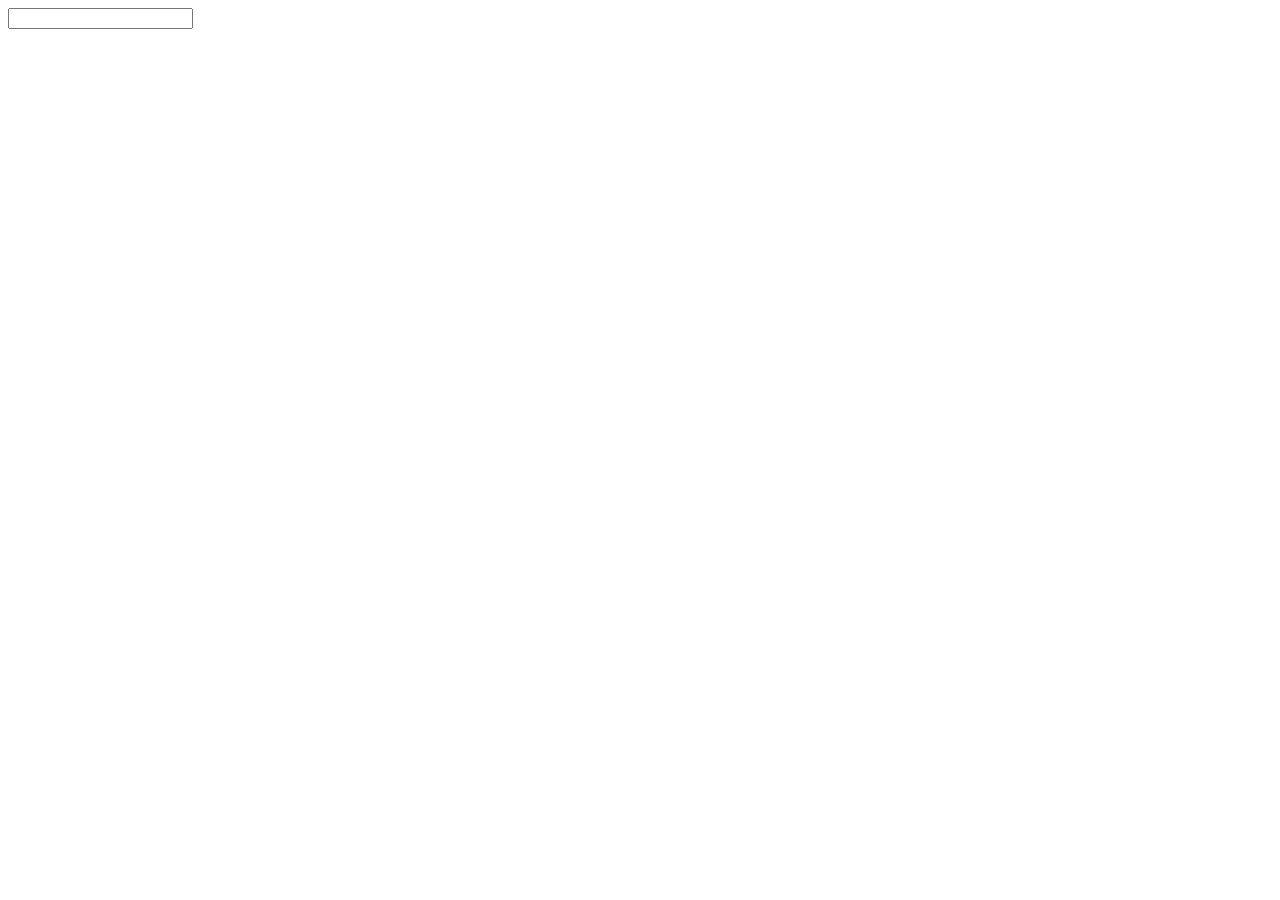
==== index.html @ d0df1b95 "menambahkan index.html" ====
<!DOCTYPE html>
<html lang="en">
<head>
    <meta charset="UTF-8">
    <meta name="viewport" content="width=device-width, initial-scale=1.0">
    <title>Document</title>
</head>
<body>

    <div class="container">
        <input type="text" placeholder="">
    </div>
    
</body>
</html>
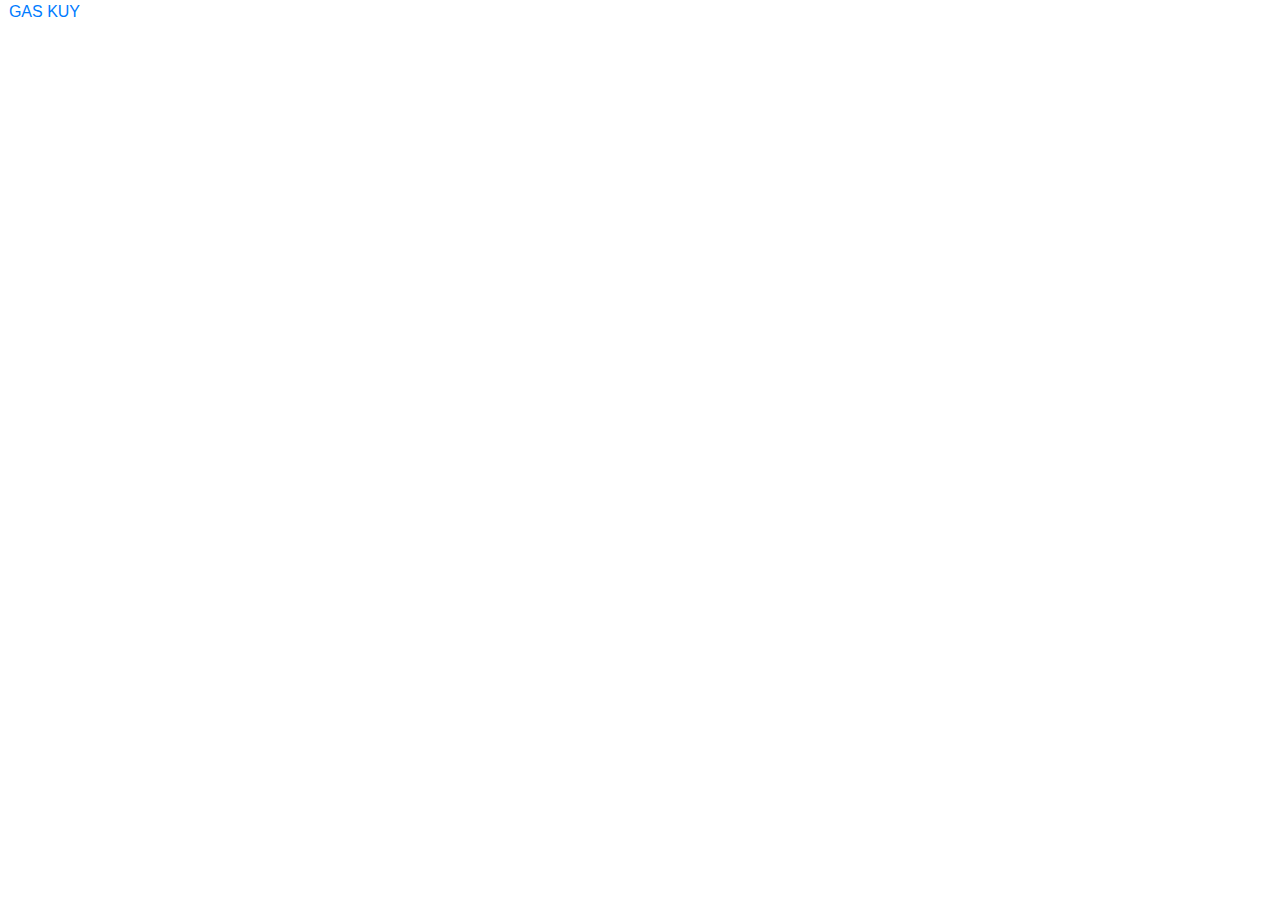
==== commit 493b3af5: "Create Dashboard Menu." ====
--- a/index.html
+++ b/index.html
@@ -1,15 +1,49 @@
 <!DOCTYPE html>
 <html lang="en">
-<head>
-    <meta charset="UTF-8">
-    <meta name="viewport" content="width=device-width, initial-scale=1.0">
+  <head>
+    <meta charset="UTF-8" />
+    <meta name="viewport" content="width=device-width, initial-scale=1.0" />
     <title>Document</title>
-</head>
-<body>
+    <link
+      rel="stylesheet"
+      href="https://stackpath.bootstrapcdn.com/bootstrap/4.5.2/css/bootstrap.min.css"
+      integrity="sha384-JcKb8q3iqJ61gNV9KGb8thSsNjpSL0n8PARn9HuZOnIxN0hoP+VmmDGMN5t9UJ0Z"
+      crossorigin="anonymous"
+    />
+    <link rel="stylesheet" href="index.css" />
+  </head>
+  <body>
+    <img
+      src="https://s3-alpha-sig.figma.com/img/db44/172b/b318149c7f549c6fc9c884e9370c806f?Expires=1601251200&Signature=Ov5RhwMuGbsCiKxyRztZRNgIS-AykfhcH7sZ5GDhUFEomEZux0xbN8zkBW0jeRVSWNBJ9zTLW8Olbbiwo7XTXyzrhNkxxHNcrRdAii4IXjjK4Uiiejg~BTyAGz~T6RjlKUPQQMZgs4cf0Bt3K6-eUA4B94d0BqlTLYy-fmEy~CcCX7VeA8B6PCnr81JhsE8f62XJ~dL8Q-casr7uL5dfJB9F7gp4B~nMYu4IUekFBm-IV-JSzDLLfSYP8C~a3M5gTK8j7rnXQ5DONNKK-WYsoVGgJ9A0nKHLs-9RjxRazMBLStjyynguUIhzg7bGTDfuvfymIAPA6b0Dey3Xjj7MRg__&Key-Pair-Id=APKAINTVSUGEWH5XD5UA"
+      alt=""
+      srcset=""
+    />
+    <img
+      src="https://s3-alpha-sig.figma.com/img/0253/68e5/c034d6526d38685ebd1c9f3d74b6819a?Expires=1601251200&Signature=eUXOezZxnd0UYPbxLSkyjxonVcKleqjl8Raq7BIFNI6uqv30MQBBtn5XVWunu6OAaPzIAtgjeM~3e5Fl~Ttp1Far2HW-7k3RR1AV94cYVDhCaJGUPSt326KrIoIBKAoGLVbg40PIvlVVQmGX81TTDnN47SC6fypMk14M3zlhSjnXBNZxMovl1ElF~vncFgroMeHL9WOtLizhMqV2AXH1~fVMMSQhM3WjzilHakt3UXnUmOXysnFYwapXyx0EXcorrRDZWO~nbGbx9u9bk6xYmuVBj8cY8Bctx-zNALI6~BwcJI7qnlu0vU9tHkugJXRzNB6QnHunTXVMF2H2C1VknA__&Key-Pair-Id=APKAINTVSUGEWH5XD5UA"
+      alt=""
+      srcset=""
+    />
+    <a
+      href="home/home.html"
+      rel="noopener noreferrer"
+      style="text-decoration: none"
+      >GAS KUY</a
+    >
 
-    <div class="container">
-        <input type="text" placeholder="">
-    </div>
-    
-</body>
-</html>+    <script
+      src="https://code.jquery.com/jquery-3.5.1.slim.min.js"
+      integrity="sha384-DfXdz2htPH0lsSSs5nCTpuj/zy4C+OGpamoFVy38MVBnE+IbbVYUew+OrCXaRkfj"
+      crossorigin="anonymous"
+    ></script>
+    <script
+      src="https://cdn.jsdelivr.net/npm/popper.js@1.16.1/dist/umd/popper.min.js"
+      integrity="sha384-9/reFTGAW83EW2RDu2S0VKaIzap3H66lZH81PoYlFhbGU+6BZp6G7niu735Sk7lN"
+      crossorigin="anonymous"
+    ></script>
+    <script
+      src="https://stackpath.bootstrapcdn.com/bootstrap/4.5.2/js/bootstrap.min.js"
+      integrity="sha384-B4gt1jrGC7Jh4AgTPSdUtOBvfO8shuf57BaghqFfPlYxofvL8/KUEfYiJOMMV+rV"
+      crossorigin="anonymous"
+    ></script>
+  </body>
+</html>
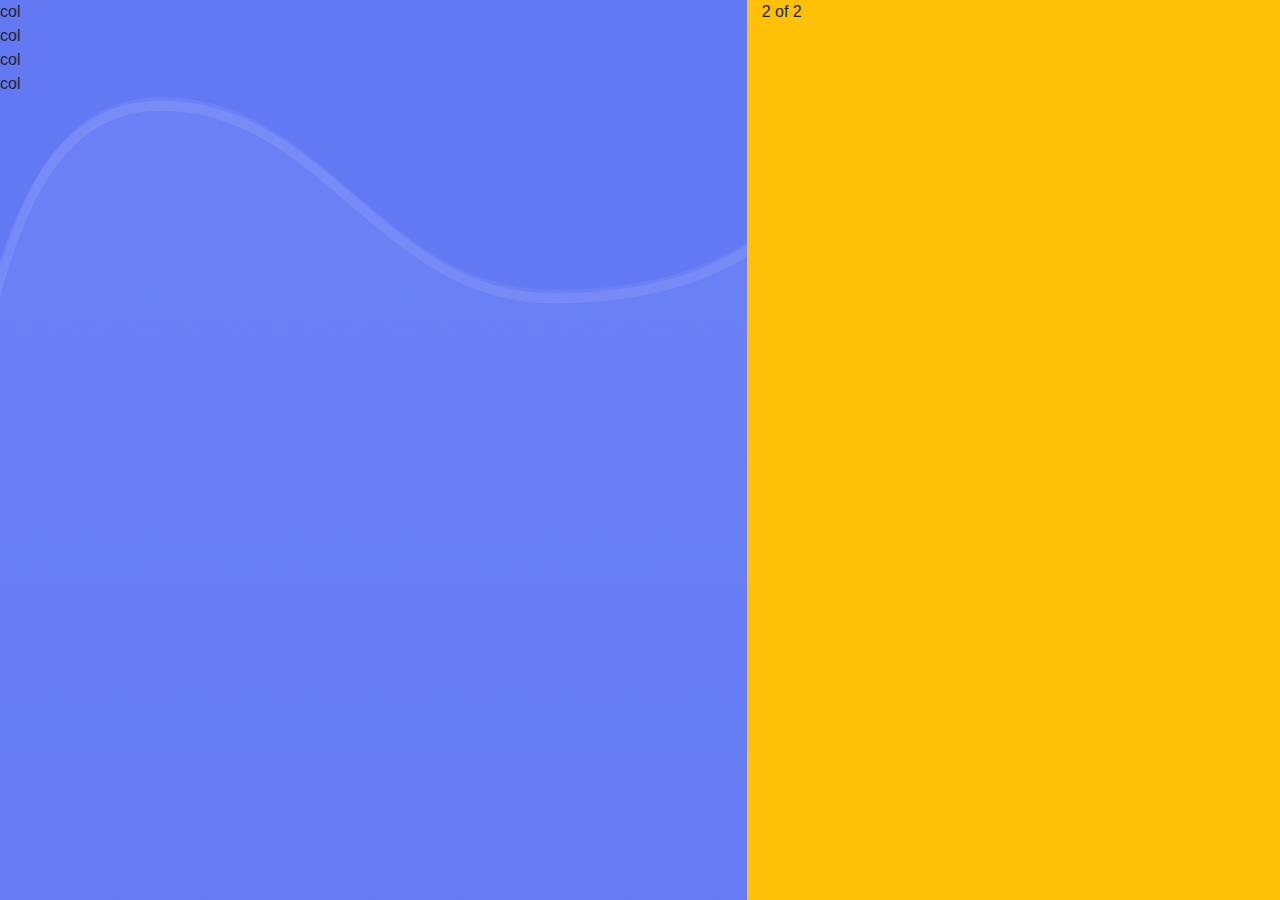
==== commit 455f1951: "adding login menu" ====
--- a/index.html
+++ b/index.html
@@ -3,7 +3,7 @@
   <head>
     <meta charset="UTF-8" />
     <meta name="viewport" content="width=device-width, initial-scale=1.0" />
-    <title>Document</title>
+    <title>Login</title>
     <link
       rel="stylesheet"
       href="https://stackpath.bootstrapcdn.com/bootstrap/4.5.2/css/bootstrap.min.css"
@@ -13,22 +13,22 @@
     <link rel="stylesheet" href="index.css" />
   </head>
   <body>
-    <img
-      src="https://s3-alpha-sig.figma.com/img/db44/172b/b318149c7f549c6fc9c884e9370c806f?Expires=1601251200&Signature=Ov5RhwMuGbsCiKxyRztZRNgIS-AykfhcH7sZ5GDhUFEomEZux0xbN8zkBW0jeRVSWNBJ9zTLW8Olbbiwo7XTXyzrhNkxxHNcrRdAii4IXjjK4Uiiejg~BTyAGz~T6RjlKUPQQMZgs4cf0Bt3K6-eUA4B94d0BqlTLYy-fmEy~CcCX7VeA8B6PCnr81JhsE8f62XJ~dL8Q-casr7uL5dfJB9F7gp4B~nMYu4IUekFBm-IV-JSzDLLfSYP8C~a3M5gTK8j7rnXQ5DONNKK-WYsoVGgJ9A0nKHLs-9RjxRazMBLStjyynguUIhzg7bGTDfuvfymIAPA6b0Dey3Xjj7MRg__&Key-Pair-Id=APKAINTVSUGEWH5XD5UA"
-      alt=""
-      srcset=""
-    />
-    <img
-      src="https://s3-alpha-sig.figma.com/img/0253/68e5/c034d6526d38685ebd1c9f3d74b6819a?Expires=1601251200&Signature=eUXOezZxnd0UYPbxLSkyjxonVcKleqjl8Raq7BIFNI6uqv30MQBBtn5XVWunu6OAaPzIAtgjeM~3e5Fl~Ttp1Far2HW-7k3RR1AV94cYVDhCaJGUPSt326KrIoIBKAoGLVbg40PIvlVVQmGX81TTDnN47SC6fypMk14M3zlhSjnXBNZxMovl1ElF~vncFgroMeHL9WOtLizhMqV2AXH1~fVMMSQhM3WjzilHakt3UXnUmOXysnFYwapXyx0EXcorrRDZWO~nbGbx9u9bk6xYmuVBj8cY8Bctx-zNALI6~BwcJI7qnlu0vU9tHkugJXRzNB6QnHunTXVMF2H2C1VknA__&Key-Pair-Id=APKAINTVSUGEWH5XD5UA"
-      alt=""
-      srcset=""
-    />
-    <a
-      href="home/home.html"
-      rel="noopener noreferrer"
-      style="text-decoration: none"
-      >GAS KUY</a
-    >
+    <div class="container-fluid mx-0 bg-white">
+      <div class="row">
+        <div class="fiture col-7 p-0">
+          <div class="row">
+            <div class="col">col</div>
+            <div class="w-100"></div>
+            <div class="col">col</div>
+            <div class="w-100"></div>
+            <div class="col">col</div>
+            <div class="w-100"></div>
+            <div class="col">col</div>
+          </div>
+        </div>
+        <div class="col-5 bg-warning">2 of 2</div>
+      </div>
+    </div>
 
     <script
       src="https://code.jquery.com/jquery-3.5.1.slim.min.js"
--- a/index.css
+++ b/index.css
@@ -0,0 +1,10 @@
+/* body {
+  width: 1440px;
+  height: 916px;
+} */
+
+.fiture {
+  background-image: url("./asset/login/bg-img2.png");
+  height: 100vh;
+  width: 100vw;
+}
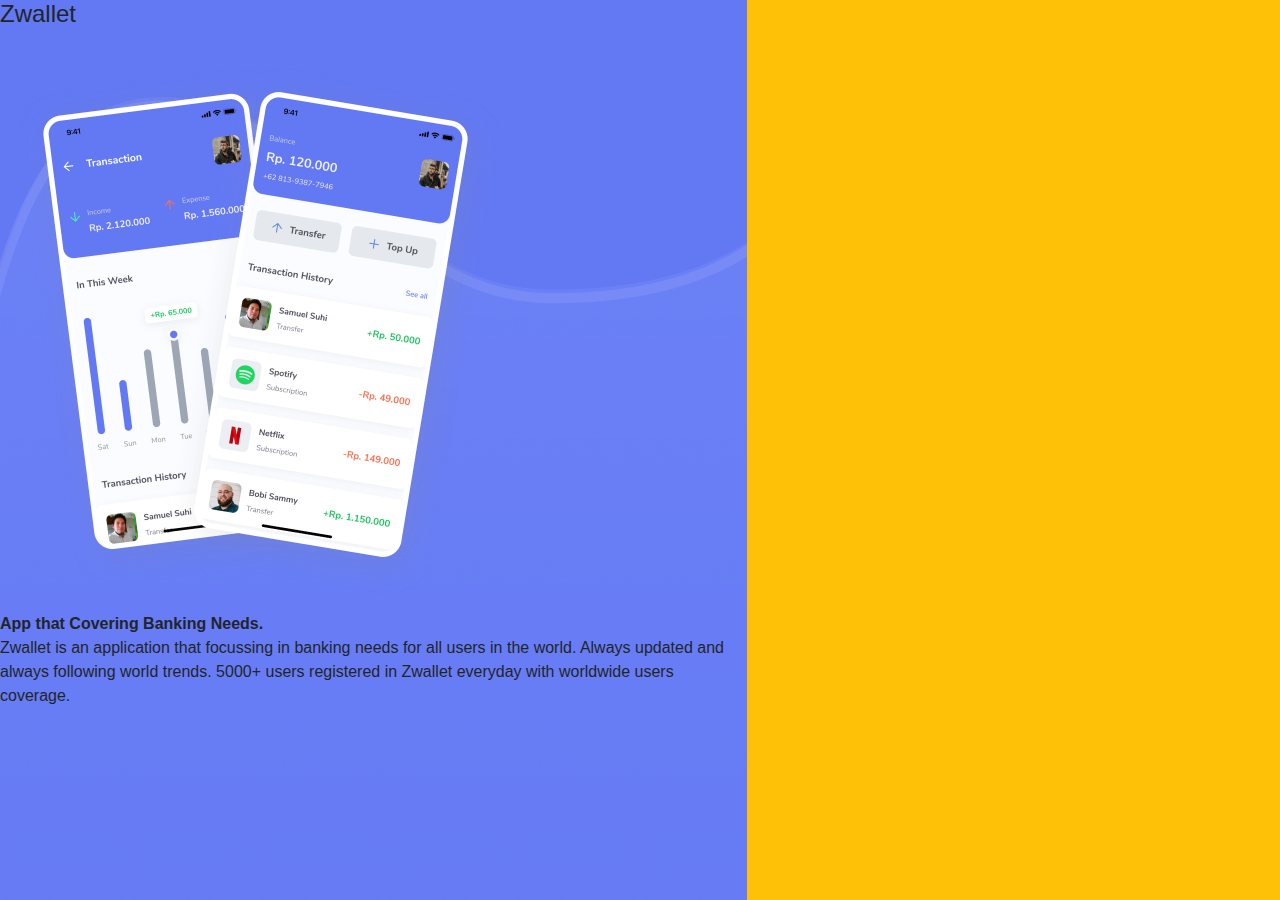
==== commit 0f29afd3: "Configuration file" ====
--- a/index.html
+++ b/index.html
@@ -16,17 +16,22 @@
     <div class="container-fluid mx-0 bg-white">
       <div class="row">
         <div class="fiture col-7 p-0">
-          <div class="row">
-            <div class="col">col</div>
-            <div class="w-100"></div>
-            <div class="col">col</div>
-            <div class="w-100"></div>
-            <div class="col">col</div>
-            <div class="w-100"></div>
-            <div class="col">col</div>
+          <h4>Zwallet</h4>
+          <img
+            src="./asset/login/bg-img.png"
+            alt=""
+            srcset=""
+            class="img-content"
+          />
+          <div class="font-weight-bold">App that Covering Banking Needs.</div>
+          <div class="font-weight">
+            Zwallet is an application that focussing in banking needs for all
+            users in the world. Always updated and always following world
+            trends. 5000+ users registered in Zwallet everyday with worldwide
+            users coverage.
           </div>
         </div>
-        <div class="col-5 bg-warning">2 of 2</div>
+        <div class="col-5 bg-warning"></div>
       </div>
     </div>
 
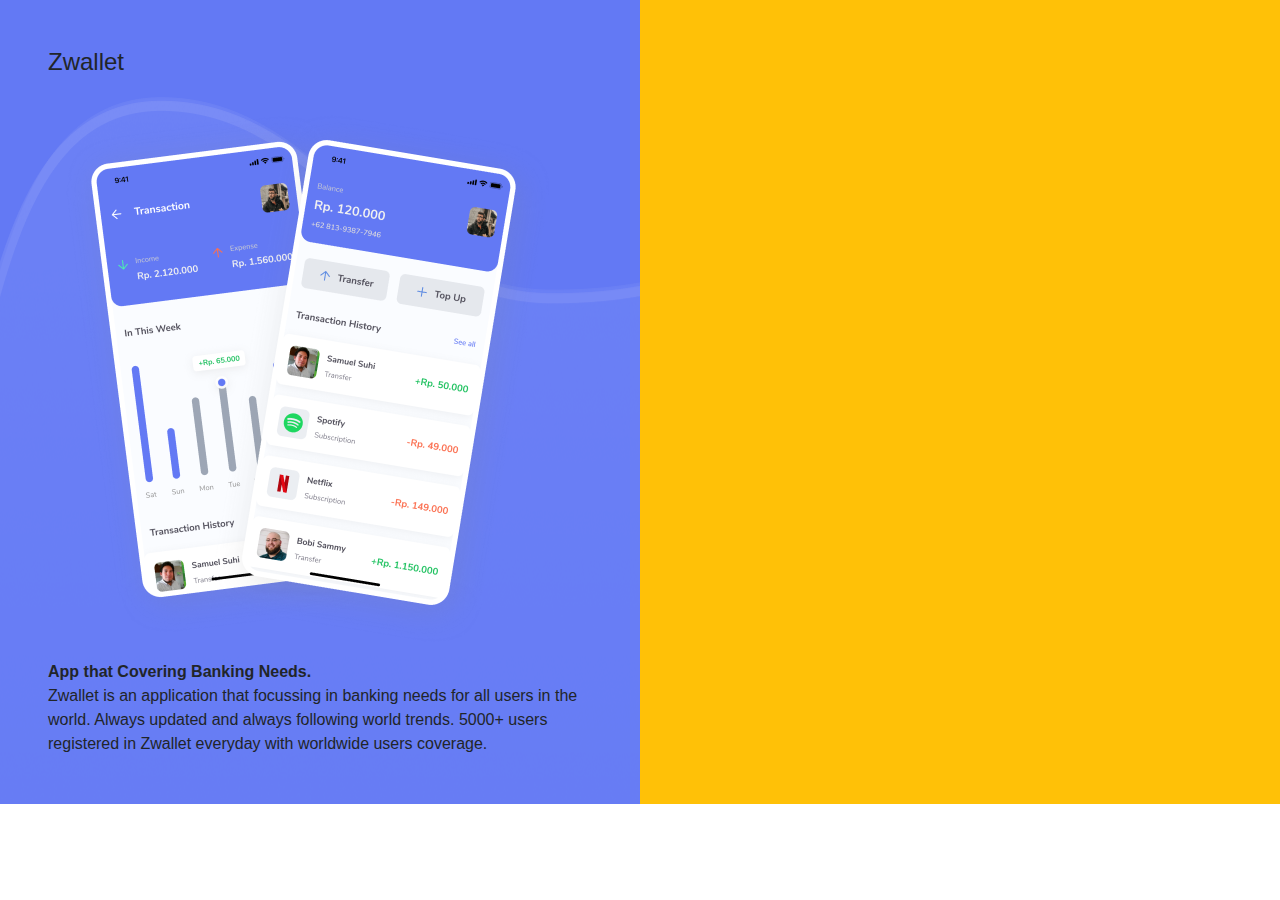
==== commit 075d8d63: "configuration index" ====
--- a/index.html
+++ b/index.html
@@ -10,12 +10,13 @@
       integrity="sha384-JcKb8q3iqJ61gNV9KGb8thSsNjpSL0n8PARn9HuZOnIxN0hoP+VmmDGMN5t9UJ0Z"
       crossorigin="anonymous"
     />
-    <link rel="stylesheet" href="index.css" />
+    <link rel="stylesheet" href="asset/css/index.css" />
+    <link rel="stylesheet" href="asset/css/style.css" />
   </head>
   <body>
     <div class="container-fluid mx-0 bg-white">
       <div class="row">
-        <div class="fiture col-7 p-0">
+        <div class="fiture col-6 p-5">
           <h4>Zwallet</h4>
           <img
             src="./asset/login/bg-img.png"
@@ -31,7 +32,7 @@
             users coverage.
           </div>
         </div>
-        <div class="col-5 bg-warning"></div>
+        <div class="col-6 bg-warning"></div>
       </div>
     </div>
 
--- a/asset/css/index.css
+++ b/asset/css/index.css
@@ -0,0 +1,3 @@
+.fiture {
+  background-image: url("/asset/login/bg-img2.png");
+}
--- a/asset/css/style.css
+++ b/asset/css/style.css
@@ -0,0 +1,38 @@
+@import url("https://fonts.googleapis.com/css2?family=Nunito+Sans:wght@400;600;700&display=swap");
+
+.bg-primaryy {
+  background-color: #6379f4;
+}
+
+.text-primaryy {
+  color: #6379f4;
+}
+
+.text-nuni {
+  font-family: "Nunito Sans";
+}
+
+.txt-bold {
+  font-weight: 700 !important;
+}
+
+.txt-third {
+  color: #7a7886;
+}
+
+.bg-third {
+  background-color: #e5e5e5;
+}
+
+.rounded-14 {
+  border-radius: 14px;
+}
+
+.rounded-10 {
+  border-radius: 10px;
+}
+
+a {
+  color: black;
+  text-decoration: none;
+}
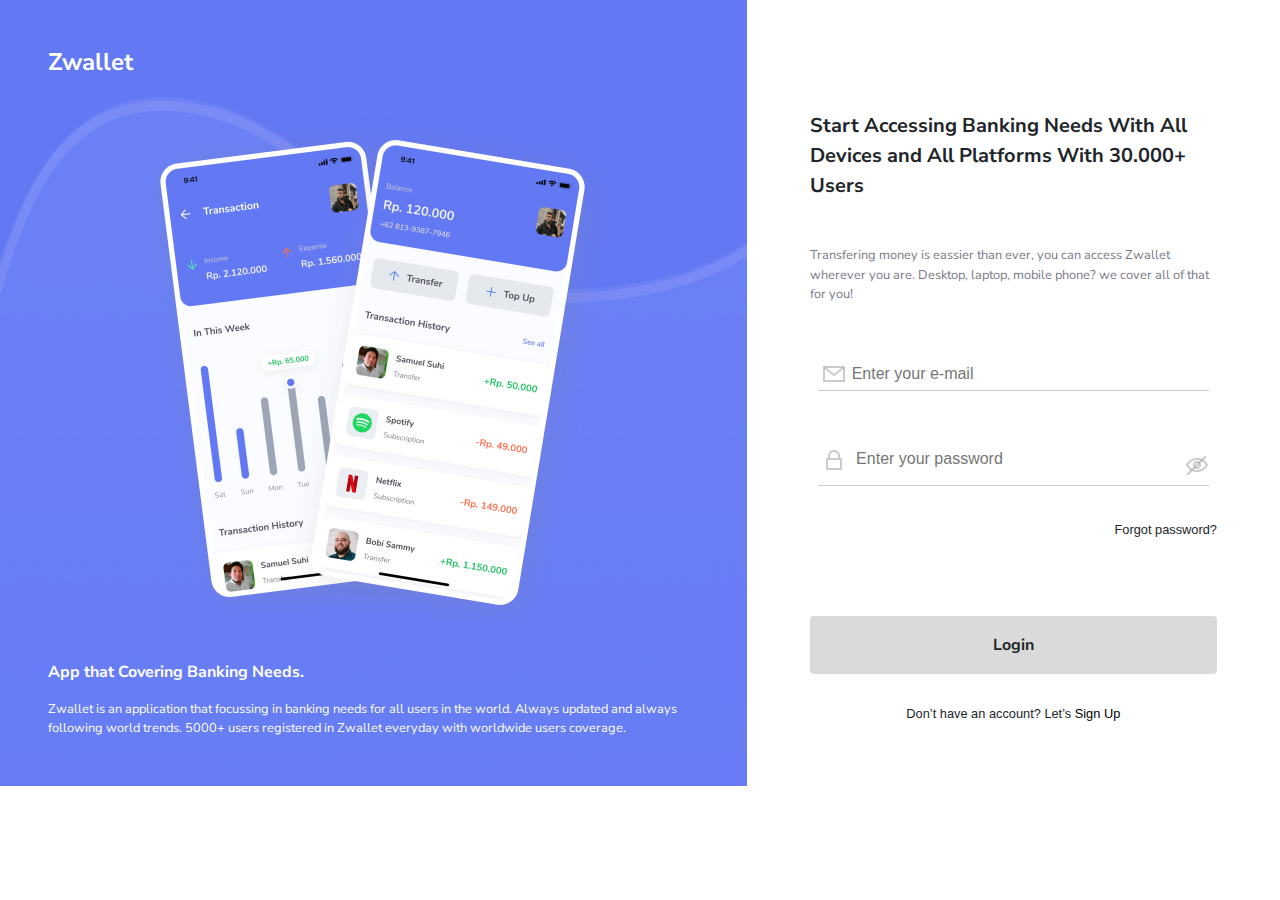
==== commit 653cb31c: "custumization home page" ====
--- a/index.html
+++ b/index.html
@@ -16,23 +16,79 @@
   <body>
     <div class="container-fluid mx-0 bg-white">
       <div class="row">
-        <div class="fiture col-6 p-5">
-          <h4>Zwallet</h4>
-          <img
-            src="./asset/login/bg-img.png"
-            alt=""
-            srcset=""
-            class="img-content"
-          />
-          <div class="font-weight-bold">App that Covering Banking Needs.</div>
-          <div class="font-weight">
+        <div class="fiture col-7 p-5">
+          <h4 class="text-white text-nuni txt-bold">Zwallet</h4>
+          <div class="d-flex justify-content-center">
+            <img
+              src="./asset/login/bg-img.png"
+              alt=""
+              srcset=""
+              class="img-content"
+            />
+          </div>
+          <div class="font-weight-bold text-nuni text-white mb-3">
+            App that Covering Banking Needs.
+          </div>
+          <div class="font-weight text-nuni text-white small">
             Zwallet is an application that focussing in banking needs for all
             users in the world. Always updated and always following world
             trends. 5000+ users registered in Zwallet everyday with worldwide
             users coverage.
           </div>
         </div>
-        <div class="col-6 bg-warning"></div>
+        <div class="col-5 bg-white">
+          <div class="d-flex flex-column justify-content-around p-5 h-100">
+            <div class="text-nuni-lg txt-bold mt-5">
+              Start Accessing Banking Needs With All Devices and All Platforms
+              With 30.000+ Users
+            </div>
+            <div class="small text-nuni txt-third mt-3">
+              Transfering money is eassier than ever, you can access Zwallet
+              wherever you are. Desktop, laptop, mobile phone? we cover all of
+              that for you!
+            </div>
+            <div class="d-flex flex-row input-login mx-2 mt-4">
+              <img src="asset/login/mail.png" alt="" class="p-1" />
+              <input
+                type="text"
+                class="input-login-value"
+                placeholder="Enter your e-mail"
+                width="20"
+                height="14"
+              />
+            </div>
+            <div
+              class="d-flex flex-row input-login mx-2 mt-4 justify-content-lg-between"
+            >
+              <div>
+                <img src="asset/login/lock.png" alt="" class="p-1" />
+                <input
+                  type="text"
+                  class="input-login-value"
+                  placeholder="Enter your password"
+                />
+              </div>
+              <div class="my-2">
+                <img src="asset/login/eye-crossed.png" alt="" />
+              </div>
+            </div>
+            <div class="d-flex flex-row justify-content-end mt-1">
+              <div class="small">Forgot password?</div>
+            </div>
+            <a
+              href="home.html"
+              class="btn btn-login mt-5 p-3 txt-bold text-nuni justify-content-lg-center"
+            >
+              Login</a
+            >
+            <div class="d-flex justify-content-lg-center">
+              <div class="small m-0 p-0">
+                Don’t have an account? Let’s
+                <a href="#" class="text-decoration-none">Sign Up</a>
+              </div>
+            </div>
+          </div>
+        </div>
       </div>
     </div>
 
--- a/asset/css/index.css
+++ b/asset/css/index.css
@@ -1,3 +1,16 @@
 .fiture {
   background-image: url("/asset/login/bg-img2.png");
 }
+
+.input-login {
+  border: none;
+  border-bottom: 1px solid rgba(169, 169, 169, 0.6);
+}
+.input-login-value {
+  border: none;
+  outline: none;
+}
+
+.btn-login {
+  background-color: #dadada;
+}
--- a/asset/css/style.css
+++ b/asset/css/style.css
@@ -10,6 +10,11 @@
 
 .text-nuni {
   font-family: "Nunito Sans";
+}
+
+.text-nuni-lg {
+  font-family: "Nunito Sans";
+  font-size: 20px;
 }
 
 .txt-bold {
